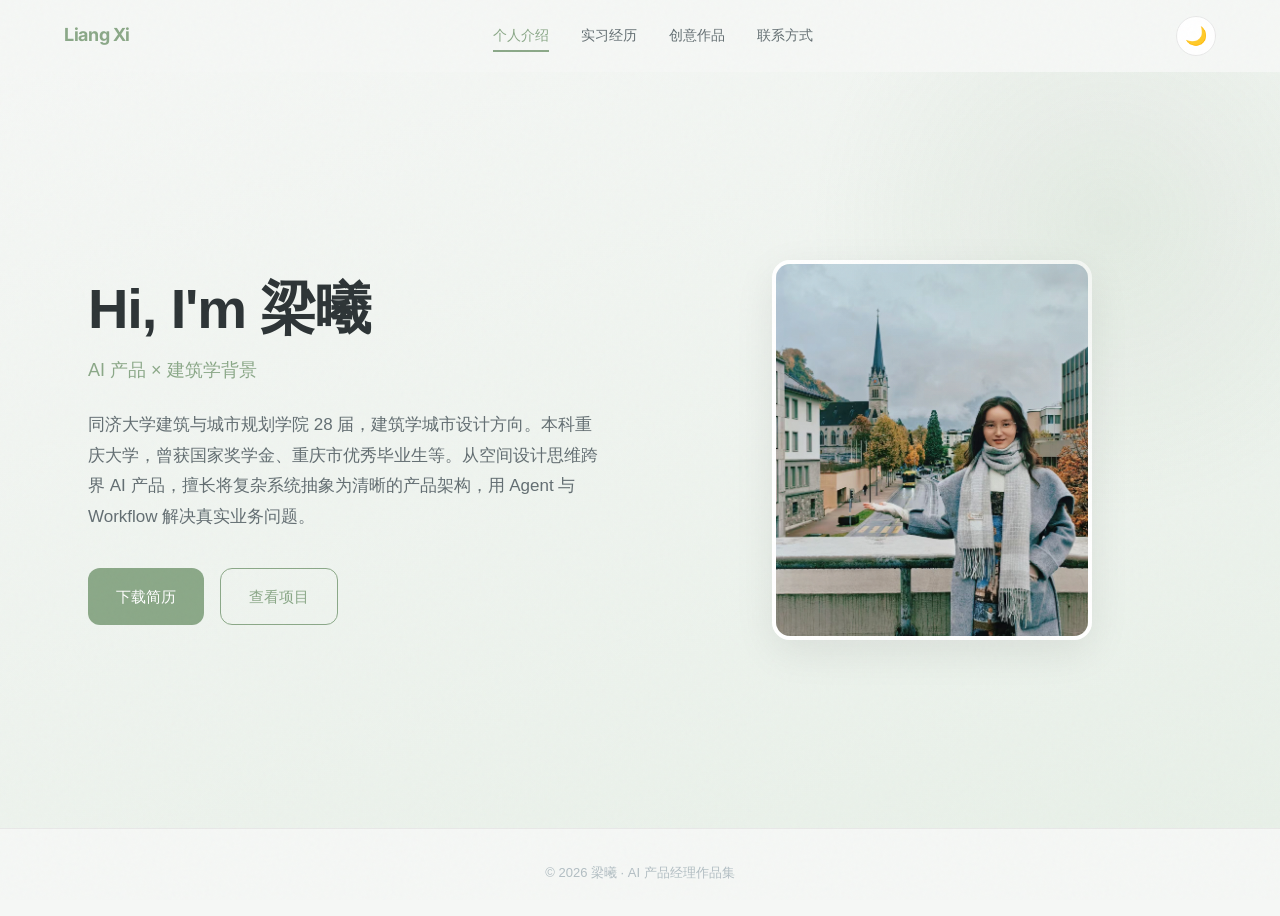
==== index.html @ 98427b2e "发布 AI 产品经理作品集静态站点" ====
<!DOCTYPE html>
<html lang="zh-CN">
<head>
  <meta charset="UTF-8">
  <meta name="viewport" content="width=device-width, initial-scale=1.0">
  <title>梁曦 · AI 产品经理作品集</title>
  <meta name="description" content="梁曦 — 同济大学建筑学背景，AI 产品经理。擅长 Multi-Agent、RAG 知识库、Workflow 编排与数据驱动产品落地。">
  <meta name="keywords" content="AI产品经理,梁曦,作品集,Multi-Agent,RAG,Prompt Engineering">
  <meta property="og:title" content="梁曦 · AI 产品经理作品集">
  <meta property="og:description" content="从空间设计思维跨界 AI 产品，用 Agent 与 Workflow 解决真实业务问题。">
  <meta property="og:type" content="website">
  <meta property="og:image" content="assets/profile.jpg">
  <link rel="preconnect" href="https://fonts.googleapis.com">
  <link rel="preconnect" href="https://fonts.gstatic.com" crossorigin>
  <link href="https://fonts.googleapis.com/css2?family=Inter:wght@400;600;700&display=swap" rel="stylesheet">
  <link rel="stylesheet" href="css/style.css">
  <script type="application/ld+json">
  {
    "@context": "https://schema.org",
    "@type": "Person",
    "name": "梁曦",
    "jobTitle": "AI 产品经理",
    "email": "1469873177@qq.com",
    "telephone": "+86-18081456826",
    "address": { "@type": "PostalAddress", "addressLocality": "上海", "addressRegion": "杨浦区" },
    "alumniOf": { "@type": "CollegeOrUniversity", "name": "同济大学" },
    "knowsAbout": ["AI Product Management", "Multi-Agent", "RAG", "Prompt Engineering", "Workflow"]
  }
  </script>
</head>
<body>

  <!-- 导航栏 -->
  <nav class="nav">
    <div class="nav__inner">
      <a href="#hero" class="nav__logo" data-nav="hero">Liang Xi</a>
      <div class="nav__links">
        <a href="#hero" class="nav__link" data-nav="hero">个人介绍</a>
        <a href="#experience" class="nav__link" data-nav="experience">实习经历</a>
        <a href="#midcircle" class="nav__link" data-nav="midcircle">创意作品</a>
        <a href="#contact" class="nav__link" data-nav="contact">联系方式</a>
      </div>
      <div class="nav__actions">
        <button class="theme-toggle" aria-label="切换暗色模式">🌙</button>
        <button class="nav__burger" aria-label="菜单">
          <span></span><span></span><span></span>
        </button>
      </div>
    </div>
  </nav>

  <main class="page-view">

  <!-- Section 1: Hero -->
  <section id="hero" class="page-panel active hero">
    <div class="container">
      <div class="hero__grid">
        <div class="hero__content">
          <h1 class="hero__title animate-in">Hi, I'm 梁曦</h1>
          <p class="hero__subtitle animate-in">AI 产品 × 建筑学背景</p>
          <p class="hero__bio animate-in">
            同济大学建筑与城市规划学院 28 届，建筑学城市设计方向。本科重庆大学，曾获国家奖学金、重庆市优秀毕业生等。从空间设计思维跨界 AI 产品，擅长将复杂系统抽象为清晰的产品架构，用 Agent 与 Workflow 解决真实业务问题。
          </p>
          <div class="hero__cta animate-in">
            <a href="resume.pdf" class="btn btn--primary" download>下载简历</a>
            <a href="#experience" class="btn btn--secondary" data-nav="experience">查看项目</a>
          </div>
        </div>
        <div class="hero__visual">
          <div class="hero__avatar-wrap">
            <img src="assets/profile.jpg" alt="梁曦个人照片" class="hero__avatar" width="320" height="380" loading="eager">
            <div class="hero__avatar-deco"></div>
          </div>
        </div>
      </div>
    </div>
  </section>

  <!-- Section 2: 实习经历 -->
  <section id="experience" class="page-panel section">
    <div class="container">
      <div class="reveal">
        <p class="section__label">Experience</p>
        <h2 class="section__title">实习经历</h2>
        <p class="section__desc">两段 AI 产品实习，积累 Agent 落地与数据产品全链路经验。</p>
      </div>
      <div class="experience__grid reveal-stagger">

        <!-- 美团 -->
        <a href="project-meituan.html" class="exp-card">
          <div class="exp-card__header">
            <div>
              <h3 class="exp-card__company">美团</h3>
              <p class="exp-card__role">产品（AI）实习生</p>
            </div>
            <span class="exp-card__date">2026.04 – 2026.07</span>
          </div>
          <ul class="exp-card__list">
            <li>在指导下单独负责需求承接，产品设计、完成评审、移交与上线，主要负责 B 端、S 端</li>
            <li>参与 PDC 流程建设和审核工具优化，建设 PDC【AI 友好】平台与自助查询助手、商家入驻助手</li>
            <li>跨部门与治理产品、CRM 产品、后端、测试等协作推进</li>
          </ul>
          <div class="exp-card__footer">
            <div class="exp-card__tags">
              <span class="badge">Multi-Agent</span>
              <span class="badge">RAG</span>
              <span class="badge">B端产品</span>
            </div>
            <span class="exp-card__cta">点击查看详情 <span class="exp-card__arrow">→</span></span>
          </div>
        </a>

        <!-- 脉策科技 -->
        <a href="project-maice.html" class="exp-card">
          <div class="exp-card__header">
            <div>
              <h3 class="exp-card__company">脉策科技</h3>
              <p class="exp-card__role">AI 数据产品实习生</p>
            </div>
            <span class="exp-card__date">2026.01 – 2026.04</span>
          </div>
          <ul class="exp-card__list">
            <li>使用 MySQL 进行数据统计分析；Figma、PS 完成界面 UI 设计；剪辑工具完成演示视频</li>
            <li>基于 Cursor / Claude 进行数据爬取、清洗与页面搭建（如工单数据系统）</li>
            <li>使用 DATALAS 平台跟踪核心场景数据，搭建大屏看板；参与 AI 智能体搭建与 Prompt 调试</li>
          </ul>
          <div class="exp-card__footer">
            <div class="exp-card__tags">
              <span class="badge">智能体</span>
              <span class="badge">BI 看板</span>
              <span class="badge">G端政务</span>
            </div>
            <span class="exp-card__cta">点击查看详情 <span class="exp-card__arrow">→</span></span>
          </div>
        </a>

      </div>
    </div>
  </section>

  <!-- Section 4: Midcircle 创意作品 -->
  <section id="midcircle" class="page-panel section">
    <div class="container">
      <div class="midcircle__header reveal">
        <div>
          <p class="section__label">Creative Work</p>
          <h2 class="section__title">Midcircle 医疗社区</h2>
          <p class="section__desc" style="margin-bottom:0">
            症状讨论 + 医疗信息辅助决策社区。链接普通用户、医学生与执业医生，AI 辅助提升效率。
          </p>
        </div>
        <div class="midcircle__aside">
          <div class="midcircle__links">
            <a href="https://www.medcircle-ai.top" target="_blank" rel="noopener" class="btn btn--primary btn--sm">访问网站</a>
            <a href="https://medcircle-ai.vercel.app" target="_blank" rel="noopener" class="btn btn--secondary btn--sm">Vercel 部署</a>
          </div>
          <p class="midcircle__note">数据库迁移，原数据暂未转移因此内部帖子仅为演示</p>
        </div>
      </div>

      <!-- 功能模块 -->
      <div class="feature-grid reveal-stagger">
        <div class="feature-card">
          <p class="feature-card__num">01</p>
          <h3 class="feature-card__title">寻医问道</h3>
          <p class="feature-card__desc">核心发帖交流区，引导式半结构化发帖，AI 症状信息结构化提取、就医风险分级、科室推荐。回帖按可信度权重排序（医生 1.0 &gt; 高年级医学生 0.7 &gt; 低年级 0.4 &gt; 普通用户 0.2）。</p>
        </div>
        <div class="feature-card">
          <p class="feature-card__num">02</p>
          <h3 class="feature-card__title">健康真相</h3>
          <p class="feature-card__desc">高价值医疗科普内容沉淀区，权威核验与溯源，帮助用户获取可信赖的健康知识（二期规划）。</p>
        </div>
        <div class="feature-card">
          <p class="feature-card__num">03</p>
          <h3 class="feature-card__title">专业区（Pro）</h3>
          <p class="feature-card__desc">仅对认证医生/医学生开放，分话题圈子运营（执业医考题、病例探讨、临床指南），支持同行内匿名。</p>
        </div>
        <div class="feature-card">
          <p class="feature-card__num">04</p>
          <h3 class="feature-card__title">我的</h3>
          <p class="feature-card__desc">个人账号与信息统一管理，身份切换与内容管理，二期规划"我的健康档案"。</p>
        </div>
      </div>

      <!-- 页面演示 -->
      <div class="page-demo reveal">
        <h3 class="page-demo__title">页面演示</h3>
        <div class="page-demo__card">
          <div class="screenshot-carousel" data-carousel>
        <button class="screenshot-carousel__btn screenshot-carousel__btn--prev" type="button" aria-label="上一组">‹</button>

        <div class="screenshot-carousel__viewport">
          <div class="screenshot-carousel__track">
            <div class="screenshot-carousel__slide">
              <div class="screenshot-item">
                <img src="assets/midcircle/01-launch.jpg" alt="启动页" loading="lazy">
                <p class="screenshot-item__label">启动页</p>
              </div>
              <div class="screenshot-item">
                <img src="assets/midcircle/02-login.jpg" alt="登录" loading="lazy">
                <p class="screenshot-item__label">登录</p>
              </div>
              <div class="screenshot-item">
                <img src="assets/midcircle/03-identity.jpg" alt="选择身份" loading="lazy">
                <p class="screenshot-item__label">选择身份</p>
              </div>
              <div class="screenshot-item">
                <img src="assets/midcircle/04-community.jpg" alt="寻医问道" loading="lazy">
                <p class="screenshot-item__label">寻医问道</p>
              </div>
            </div>
            <div class="screenshot-carousel__slide">
              <div class="screenshot-item">
                <img src="assets/midcircle/05-create-post.jpg" alt="发布问诊帖" loading="lazy">
                <p class="screenshot-item__label">发布问诊帖</p>
              </div>
              <div class="screenshot-item">
                <img src="assets/midcircle/06-post-detail.jpg" alt="帖子详情" loading="lazy">
                <p class="screenshot-item__label">帖子详情</p>
              </div>
              <div class="screenshot-item">
                <img src="assets/midcircle/07-ai-summary.jpg" alt="AI 汇总" loading="lazy">
                <p class="screenshot-item__label">AI 汇总</p>
              </div>
              <div class="screenshot-item">
                <img src="assets/midcircle/08-health-truth.jpg" alt="健康真相" loading="lazy">
                <p class="screenshot-item__label">健康真相</p>
              </div>
            </div>
            <div class="screenshot-carousel__slide">
              <div class="screenshot-item">
                <img src="assets/midcircle/09-pro-zone.jpg" alt="专业区 Pro" loading="lazy">
                <p class="screenshot-item__label">专业区 Pro</p>
              </div>
              <div class="screenshot-item">
                <img src="assets/midcircle/10-profile.jpg" alt="我的" loading="lazy">
                <p class="screenshot-item__label">我的</p>
              </div>
              <div class="screenshot-item">
                <img src="assets/midcircle/11-my-posts.jpg" alt="我的帖子" loading="lazy">
                <p class="screenshot-item__label">我的帖子</p>
              </div>
              <div class="screenshot-item">
                <img src="assets/midcircle/12-article.jpg" alt="文章详情" loading="lazy">
                <p class="screenshot-item__label">文章详情</p>
              </div>
            </div>
          </div>
        </div>

        <button class="screenshot-carousel__btn screenshot-carousel__btn--next" type="button" aria-label="下一组">›</button>

        <div class="screenshot-carousel__dots" role="tablist" aria-label="截图分页">
          <button class="screenshot-carousel__dot active" type="button" data-slide="0" aria-label="第 1 组" aria-selected="true"></button>
          <button class="screenshot-carousel__dot" type="button" data-slide="1" aria-label="第 2 组" aria-selected="false"></button>
          <button class="screenshot-carousel__dot" type="button" data-slide="2" aria-label="第 3 组" aria-selected="false"></button>
        </div>
        </div>
        </div>
      </div>

      <!-- 技术架构 -->
      <div class="tech-stack reveal">
        <div class="tech-stack__item"><span class="tech-stack__dot"></span>GitHub + Vercel 前端部署</div>
        <div class="tech-stack__item"><span class="tech-stack__dot"></span>Render · NestJS API</div>
        <div class="tech-stack__item"><span class="tech-stack__dot"></span>PostgreSQL 数据库</div>
        <div class="tech-stack__item"><span class="tech-stack__dot"></span>蚂蚁百灵 AI</div>
        <div class="tech-stack__item"><span class="tech-stack__dot"></span>个人独立作品 · 初版已上线</div>
      </div>
    </div>
  </section>

  <!-- Section 5: 联系方式 -->
  <section id="contact" class="page-panel section contact">
    <div class="container reveal">
      <div class="contact__card">
        <h2 class="contact__title">联系我</h2>
        <p class="contact__subtitle">正在寻找 AI 产品实习机会，欢迎联系交流。</p>
        <div class="contact__info">
          <div class="contact__item">
            <span class="contact__item-label">邮箱</span>
            <span class="contact__item-value"><a href="mailto:1469873177@qq.com">1469873177@qq.com</a></span>
          </div>
          <div class="contact__item">
            <span class="contact__item-label">电话</span>
            <span class="contact__item-value"><a href="tel:18081456826">18081456826</a></span>
          </div>
          <div class="contact__item">
            <span class="contact__item-label">位置</span>
            <span class="contact__item-value">上海 · 杨浦区</span>
          </div>
          <div class="contact__item">
            <span class="contact__item-label">基本信息</span>
            <span class="contact__item-value">2002.12.21 · 女 · 23 岁</span>
          </div>
        </div>
        <a href="resume.pdf" class="btn btn--primary" download>下载完整简历</a>
      </div>
    </div>
  </section>

  </main>

  <footer class="footer">
    <div class="container">
      <p>© 2026 梁曦 · AI 产品经理作品集</p>
    </div>
  </footer>

  <!-- Lightbox -->
  <div class="lightbox" role="dialog" aria-label="图片预览">
    <button class="lightbox__close" aria-label="关闭">×</button>
    <img src="" alt="">
  </div>

  <script src="js/main.js"></script>
</body>
</html>
---- css/style.css ----
/* ============================================
   梁曦 · AI 产品经理作品集 — 莫兰迪色系
   ============================================ */

:root {
  --bg-primary: #F5F7F5;
  --bg-card: #FFFFFF;
  --color-primary: #8BA888;
  --color-primary-dark: #6F8F6C;
  --color-secondary: #A8C4D9;
  --color-accent: #D4A574;
  --text-primary: #2D3436;
  --text-secondary: #636E72;
  --text-muted: #B2BEC3;
  --border: #E8E8E8;
  --shadow: 0 4px 24px rgba(0, 0, 0, 0.04);
  --shadow-hover: 0 12px 40px rgba(0, 0, 0, 0.08);
  --radius-card: 18px;
  --radius-btn: 12px;
  --radius-pill: 20px;
  --max-width: 1200px;
  --section-gap: 120px;
  --nav-height: 72px;
  --font-cn: "PingFang SC", "Noto Sans SC", "Microsoft YaHei", sans-serif;
  --font-en: "Inter", "SF Pro Display", -apple-system, BlinkMacSystemFont, sans-serif;
  --transition: 0.3s cubic-bezier(0.4, 0, 0.2, 1);
}

[data-theme="dark"] {
  --bg-primary: #1a1f1a;
  --bg-card: #242b24;
  --color-primary: #7a9a77;
  --color-primary-dark: #8ba888;
  --color-secondary: #7a9ab0;
  --color-accent: #b89060;
  --text-primary: #e8ece8;
  --text-secondary: #a8b0a8;
  --text-muted: #6a726a;
  --border: #333a33;
  --shadow: 0 4px 24px rgba(0, 0, 0, 0.2);
  --shadow-hover: 0 12px 40px rgba(0, 0, 0, 0.35);
}

*, *::before, *::after { box-sizing: border-box; margin: 0; padding: 0; }

html {
  scroll-behavior: auto;
}

body {
  font-family: var(--font-cn);
  font-size: 16px;
  line-height: 1.8;
  color: var(--text-primary);
  background: var(--bg-primary);
  overflow-x: hidden;
  -webkit-font-smoothing: antialiased;
  min-height: 100vh;
  display: flex;
  flex-direction: column;
}

/* Grain texture overlay */
body::before {
  content: "";
  position: fixed;
  inset: 0;
  pointer-events: none;
  z-index: 9999;
  opacity: 0.025;
  background-image: url("data:image/svg+xml,%3Csvg viewBox='0 0 256 256' xmlns='http://www.w3.org/2000/svg'%3E%3Cfilter id='n'%3E%3CfeTurbulence type='fractalNoise' baseFrequency='0.85' numOctaves='4' stitchTiles='stitch'/%3E%3C/filter%3E%3Crect width='100%25' height='100%25' filter='url(%23n)'/%3E%3C/svg%3E");
}

img { max-width: 100%; display: block; }
a { color: inherit; text-decoration: none; }
ul { list-style: none; }

.container {
  max-width: var(--max-width);
  margin: 0 auto;
  padding: 0 24px;
}

/* ---- Page panel switching ---- */
.page-view {
  flex: 1;
  padding-top: var(--nav-height);
}

.page-panel {
  display: none !important;
}

.page-panel.active {
  display: block !important;
  animation: panelIn 0.45s ease-out;
}

.page-panel.hero.active {
  display: flex !important;
  align-items: center;
  min-height: calc(100vh - var(--nav-height) - 72px);
}

.page-panel.active#contact {
  display: flex !important;
  flex-direction: column;
  justify-content: center;
  min-height: calc(100vh - var(--nav-height) - 72px);
}

@keyframes panelIn {
  from {
    opacity: 0;
    transform: translateY(16px);
  }
  to {
    opacity: 1;
    transform: translateY(0);
  }
}

/* ---- Navigation ---- */
.nav {
  position: fixed;
  top: 0;
  left: 0;
  right: 0;
  height: var(--nav-height);
  z-index: 1000;
  background: rgba(245, 247, 245, 0.85);
  backdrop-filter: blur(12px);
  -webkit-backdrop-filter: blur(12px);
  border-bottom: 1px solid transparent;
  transition: box-shadow var(--transition), border-color var(--transition);
}

[data-theme="dark"] .nav {
  background: rgba(26, 31, 26, 0.85);
}

.nav.scrolled {
  box-shadow: 0 2px 20px rgba(0, 0, 0, 0.06);
  border-bottom-color: var(--border);
}

.nav__inner {
  max-width: var(--max-width);
  margin: 0 auto;
  padding: 0 24px;
  height: 100%;
  display: flex;
  align-items: center;
  justify-content: space-between;
}

.nav__logo {
  font-family: var(--font-en);
  font-weight: 700;
  font-size: 18px;
  letter-spacing: -0.02em;
  color: var(--color-primary);
}

.nav__links {
  display: flex;
  gap: 32px;
  align-items: center;
}

.nav__link {
  font-size: 14px;
  font-weight: 500;
  color: var(--text-secondary);
  position: relative;
  transition: color var(--transition);
}

.nav__link::after {
  content: "";
  position: absolute;
  bottom: -4px;
  left: 0;
  width: 0;
  height: 2px;
  background: var(--color-primary);
  transition: width var(--transition);
}

.nav__link:hover,
.nav__link.active {
  color: var(--color-primary);
}

.nav__link:hover::after,
.nav__link.active::after {
  width: 100%;
}

.nav__actions {
  display: flex;
  align-items: center;
  gap: 12px;
}

.theme-toggle {
  width: 40px;
  height: 40px;
  border-radius: 50%;
  border: 1px solid var(--border);
  background: var(--bg-card);
  cursor: pointer;
  display: flex;
  align-items: center;
  justify-content: center;
  font-size: 18px;
  transition: background var(--transition);
}

.theme-toggle:hover { background: var(--bg-primary); }

.nav__burger {
  display: none;
  flex-direction: column;
  gap: 5px;
  background: none;
  border: none;
  cursor: pointer;
  padding: 8px;
}

.nav__burger span {
  display: block;
  width: 22px;
  height: 2px;
  background: var(--text-primary);
  transition: var(--transition);
}

/* ---- Buttons ---- */
.btn {
  display: inline-flex;
  align-items: center;
  justify-content: center;
  gap: 8px;
  padding: 14px 28px;
  border-radius: var(--radius-btn);
  font-size: 15px;
  font-weight: 500;
  border: none;
  cursor: pointer;
  position: relative;
  overflow: hidden;
  transition: background var(--transition), color var(--transition), transform var(--transition), box-shadow var(--transition);
}

.btn--primary {
  background: var(--color-primary);
  color: #fff;
}

.btn--primary:hover {
  background: var(--color-primary-dark);
  transform: translateY(-2px);
  box-shadow: 0 8px 24px rgba(139, 168, 136, 0.3);
}

.btn--secondary {
  background: transparent;
  color: var(--color-primary);
  border: 1px solid var(--color-primary);
}

.btn--secondary:hover {
  background: var(--color-primary);
  color: #fff;
}

.btn--sm {
  padding: 10px 20px;
  font-size: 14px;
}

/* Ripple */
.btn .ripple {
  position: absolute;
  border-radius: 50%;
  background: rgba(255, 255, 255, 0.4);
  transform: scale(0);
  animation: ripple 0.6s ease-out;
  pointer-events: none;
}

@keyframes ripple {
  to { transform: scale(4); opacity: 0; }
}

/* ---- Section common ---- */
.section {
  padding: var(--section-gap) 0;
}

.section__label {
  font-family: var(--font-en);
  font-size: 13px;
  font-weight: 600;
  letter-spacing: 0.08em;
  text-transform: uppercase;
  color: var(--color-primary);
  margin-bottom: 12px;
}

.section__title {
  font-size: clamp(28px, 4vw, 36px);
  font-weight: 600;
  line-height: 1.3;
  letter-spacing: -0.02em;
  margin-bottom: 16px;
}

.section__desc {
  font-size: 17px;
  color: var(--text-secondary);
  max-width: 640px;
  margin-bottom: 48px;
}

/* ---- Hero ---- */
.hero {
  background: linear-gradient(160deg, #F5F7F5 0%, #E8F0E8 100%);
  position: relative;
  overflow: hidden;
}

[data-theme="dark"] .hero {
  background: linear-gradient(160deg, #1a1f1a 0%, #1e261e 100%);
}

.hero::after {
  content: "";
  position: absolute;
  top: -20%;
  right: -10%;
  width: 600px;
  height: 600px;
  border-radius: 50%;
  background: radial-gradient(circle, rgba(139, 168, 136, 0.12) 0%, transparent 70%);
  pointer-events: none;
}

.hero__grid {
  display: grid;
  grid-template-columns: 1fr 1fr;
  gap: 64px;
  align-items: center;
}

.hero__title {
  font-size: clamp(40px, 5vw, 56px);
  font-weight: 700;
  line-height: 1.2;
  letter-spacing: -0.02em;
  margin-bottom: 12px;
}

.hero__subtitle {
  font-size: 18px;
  color: var(--color-primary);
  font-weight: 500;
  margin-bottom: 24px;
}

.hero__bio {
  font-size: 17px;
  color: var(--text-secondary);
  margin-bottom: 36px;
  max-width: 520px;
}

.hero__cta {
  display: flex;
  gap: 16px;
  flex-wrap: wrap;
}

.hero__visual {
  display: flex;
  justify-content: center;
  align-items: center;
  position: relative;
}

.hero__avatar-wrap {
  position: relative;
}

.hero__avatar {
  width: 320px;
  height: 380px;
  object-fit: cover;
  border-radius: var(--radius-card);
  box-shadow: var(--shadow-hover);
  border: 4px solid #fff;
}

[data-theme="dark"] .hero__avatar {
  border-color: var(--bg-card);
}

.hero__avatar-deco {
  position: absolute;
  bottom: -16px;
  right: -16px;
  width: 120px;
  height: 120px;
  background: var(--color-secondary);
  opacity: 0.2;
  border-radius: var(--radius-card);
  z-index: -1;
}

/* Agent network SVG */
.agent-network {
  width: 100%;
  max-width: 400px;
  height: auto;
}

/* Hero entrance animation */
.hero .animate-in {
  opacity: 0;
  transform: translateY(30px);
  animation: fadeUp 0.7s ease-out forwards;
}

.hero .animate-in:nth-child(2) { animation-delay: 0.2s; }
.hero .animate-in:nth-child(3) { animation-delay: 0.4s; }
.hero .animate-in:nth-child(4) { animation-delay: 0.6s; }

@keyframes fadeUp {
  to { opacity: 1; transform: translateY(0); }
}

/* ---- Experience cards ---- */
.experience__grid {
  display: grid;
  grid-template-columns: repeat(2, 1fr);
  gap: 32px;
}

.exp-card {
  background: var(--bg-card);
  border-radius: var(--radius-card);
  padding: 40px;
  box-shadow: var(--shadow);
  border: 1px solid var(--border);
  transition: transform var(--transition), box-shadow var(--transition);
  cursor: pointer;
  display: flex;
  flex-direction: column;
  gap: 20px;
}

.exp-card:hover {
  transform: translateY(-4px);
  box-shadow: var(--shadow-hover);
}

.exp-card__header {
  display: flex;
  justify-content: space-between;
  align-items: flex-start;
  gap: 16px;
}

.exp-card__company {
  font-size: 24px;
  font-weight: 600;
  margin-bottom: 4px;
}

.exp-card__role {
  font-size: 15px;
  color: var(--color-primary);
  font-weight: 500;
}

.exp-card__date {
  font-size: 13px;
  color: var(--text-muted);
  white-space: nowrap;
  padding: 6px 14px;
  background: rgba(139, 168, 136, 0.08);
  border-radius: var(--radius-pill);
}

.exp-card__list {
  display: flex;
  flex-direction: column;
  gap: 12px;
}

.exp-card__list li {
  font-size: 15px;
  color: var(--text-secondary);
  padding-left: 20px;
  position: relative;
}

.exp-card__list li::before {
  content: "";
  position: absolute;
  left: 0;
  top: 11px;
  width: 6px;
  height: 6px;
  border-radius: 50%;
  background: var(--color-primary);
}

.exp-card__footer {
  display: flex;
  justify-content: space-between;
  align-items: center;
  margin-top: auto;
  padding-top: 16px;
  border-top: 1px solid var(--border);
}

.exp-card__tags {
  display: flex;
  flex-wrap: wrap;
  gap: 8px;
}

.exp-card__cta {
  display: inline-flex;
  align-items: center;
  gap: 6px;
  font-size: 14px;
  font-weight: 500;
  color: var(--color-primary);
  white-space: nowrap;
  transition: gap var(--transition);
}

.exp-card__arrow {
  font-size: 18px;
  transition: transform var(--transition);
}

.exp-card:hover .exp-card__cta {
  gap: 10px;
}

.exp-card:hover .exp-card__arrow {
  transform: translateX(4px);
}

.badge {
  padding: 4px 12px;
  border-radius: var(--radius-pill);
  font-size: 12px;
  font-weight: 500;
  background: rgba(168, 196, 217, 0.12);
  color: #6a8faa;
}

/* ---- Midcircle section ---- */
.midcircle__header {
  display: flex;
  justify-content: space-between;
  align-items: flex-end;
  flex-wrap: wrap;
  gap: 24px;
  margin-bottom: 48px;
}

.midcircle__aside {
  display: flex;
  flex-direction: column;
  align-items: flex-end;
  gap: 12px;
}

.midcircle__links {
  display: flex;
  gap: 12px;
}

.midcircle__note {
  font-size: 13px;
  color: var(--text-muted);
  line-height: 1.6;
  text-align: right;
  max-width: 320px;
}

.feature-grid {
  display: grid;
  grid-template-columns: repeat(2, 1fr);
  gap: 24px;
  margin-bottom: 48px;
}

.feature-card {
  background: var(--bg-card);
  border-radius: var(--radius-card);
  padding: 32px;
  box-shadow: var(--shadow);
  border: 1px solid var(--border);
  transition: transform var(--transition), box-shadow var(--transition);
}

.feature-card:hover {
  transform: translateY(-4px);
  box-shadow: var(--shadow-hover);
}

.feature-card__num {
  font-family: var(--font-en);
  font-size: 13px;
  font-weight: 600;
  color: var(--color-accent);
  margin-bottom: 8px;
}

.feature-card__title {
  font-size: 20px;
  font-weight: 600;
  margin-bottom: 12px;
}

.feature-card__desc {
  font-size: 15px;
  color: var(--text-secondary);
  line-height: 1.7;
}

/* Page demo section */
.page-demo {
  margin-bottom: 48px;
}

.page-demo__title {
  font-size: 22px;
  font-weight: 600;
  color: var(--text-primary);
  margin-bottom: 20px;
  display: flex;
  align-items: center;
  gap: 10px;
}

.page-demo__title::before {
  content: "";
  width: 4px;
  height: 20px;
  border-radius: 2px;
  background: var(--color-primary);
}

.page-demo__card {
  background: linear-gradient(145deg, #E8F0E8 0%, #DCE8DC 100%);
  border: 1px solid rgba(139, 168, 136, 0.25);
  border-radius: var(--radius-card);
  padding: 32px 28px 44px;
  box-shadow: var(--shadow);
}

[data-theme="dark"] .page-demo__card {
  background: linear-gradient(145deg, #242f24 0%, #1e281e 100%);
  border-color: rgba(139, 168, 136, 0.2);
}

/* Screenshot carousel */
.screenshot-carousel {
  position: relative;
  display: flex;
  align-items: center;
  gap: 16px;
  margin-bottom: 0;
  padding-bottom: 8px;
}

.screenshot-carousel__viewport {
  flex: 1;
  overflow: hidden;
  width: 100%;
}

.screenshot-carousel__track {
  display: flex;
  transition: transform 0.45s cubic-bezier(0.4, 0, 0.2, 1);
  will-change: transform;
}

.screenshot-carousel__slide {
  flex: 0 0 100%;
  width: 100%;
  min-width: 100%;
  display: grid;
  grid-template-columns: repeat(4, 1fr);
  gap: 20px;
  padding: 0 2px;
}

.screenshot-carousel__btn {
  flex-shrink: 0;
  width: 44px;
  height: 44px;
  border-radius: 50%;
  border: 1px solid var(--border);
  background: var(--bg-card);
  color: var(--color-primary);
  font-size: 28px;
  line-height: 1;
  cursor: pointer;
  display: flex;
  align-items: center;
  justify-content: center;
  box-shadow: var(--shadow);
  transition: background var(--transition), transform var(--transition), opacity var(--transition);
}

.screenshot-carousel__btn:hover:not(:disabled) {
  background: var(--color-primary);
  color: #fff;
  transform: scale(1.05);
}

.screenshot-carousel__btn:disabled {
  opacity: 0.35;
  cursor: not-allowed;
}

.screenshot-carousel__dots {
  position: absolute;
  bottom: -28px;
  left: 50%;
  transform: translateX(-50%);
  display: flex;
  gap: 10px;
}

.screenshot-carousel__dot {
  width: 8px;
  height: 8px;
  border-radius: 50%;
  border: none;
  background: var(--border);
  cursor: pointer;
  padding: 0;
  transition: background var(--transition), transform var(--transition);
}

.screenshot-carousel__dot.active {
  background: var(--color-primary);
  transform: scale(1.25);
}

.screenshot-item {
  border-radius: 16px;
  overflow: hidden;
  box-shadow: var(--shadow);
  background: var(--bg-card);
  border: 1px solid var(--border);
  transition: transform var(--transition), box-shadow var(--transition);
  cursor: zoom-in;
}

.screenshot-item:hover {
  transform: scale(1.03);
  box-shadow: var(--shadow-hover);
}

.screenshot-item img {
  width: 100%;
  aspect-ratio: 9/19.5;
  object-fit: cover;
  object-position: top;
}

.screenshot-item__label {
  padding: 10px 12px;
  font-size: 12px;
  font-weight: 500;
  color: var(--text-secondary);
  text-align: center;
  border-top: 1px solid var(--border);
}

.tech-stack {
  background: var(--bg-card);
  border-radius: var(--radius-card);
  padding: 32px 40px;
  box-shadow: var(--shadow);
  border: 1px solid var(--border);
  display: flex;
  flex-wrap: wrap;
  gap: 32px;
  align-items: center;
}

.tech-stack__item {
  display: flex;
  align-items: center;
  gap: 10px;
  font-size: 14px;
  color: var(--text-secondary);
}

.tech-stack__dot {
  width: 8px;
  height: 8px;
  border-radius: 50%;
  background: var(--color-primary);
}

/* ---- Contact ---- */
.contact {
  background: linear-gradient(180deg, var(--bg-primary) 0%, #E8F0E8 100%);
}

[data-theme="dark"] .contact {
  background: linear-gradient(180deg, var(--bg-primary) 0%, #1e261e 100%);
}

.contact__card {
  background: var(--bg-card);
  border-radius: var(--radius-card);
  padding: 56px;
  box-shadow: var(--shadow);
  border: 1px solid var(--border);
  text-align: center;
  max-width: 720px;
  margin: 0 auto;
}

.contact__title {
  font-size: 28px;
  font-weight: 600;
  margin-bottom: 12px;
}

.contact__subtitle {
  font-size: 17px;
  color: var(--text-secondary);
  margin-bottom: 40px;
}

.contact__info {
  display: flex;
  flex-wrap: wrap;
  justify-content: center;
  gap: 32px;
  margin-bottom: 32px;
}

.contact__item {
  display: flex;
  flex-direction: column;
  gap: 4px;
}

.contact__item-label {
  font-size: 13px;
  color: var(--text-muted);
  font-weight: 500;
}

.contact__item-value {
  font-size: 16px;
  color: var(--text-primary);
}

.contact__item-value a {
  color: var(--color-primary);
  position: relative;
}

.contact__item-value a::after {
  content: "";
  position: absolute;
  bottom: -2px;
  left: 0;
  width: 0;
  height: 1px;
  background: var(--color-primary);
  transition: width var(--transition);
}

.contact__item-value a:hover::after {
  width: 100%;
}

/* ---- Footer ---- */
.footer {
  padding: 32px 0;
  text-align: center;
  font-size: 13px;
  color: var(--text-muted);
  border-top: 1px solid var(--border);
  flex-shrink: 0;
}

/* ---- Scroll animations ---- */
.reveal {
  opacity: 0;
  transform: translateY(30px);
  transition: opacity 0.6s ease-out, transform 0.6s ease-out;
}

.reveal.visible {
  opacity: 1;
  transform: translateY(0);
}

.reveal-stagger > * {
  opacity: 0;
  transform: translateY(30px);
  transition: opacity 0.6s ease-out, transform 0.6s ease-out;
}

.reveal-stagger.visible > *:nth-child(1) { transition-delay: 0s; }
.reveal-stagger.visible > *:nth-child(2) { transition-delay: 0.1s; }
.reveal-stagger.visible > *:nth-child(3) { transition-delay: 0.2s; }
.reveal-stagger.visible > *:nth-child(4) { transition-delay: 0.3s; }

.reveal-stagger.visible > * {
  opacity: 1;
  transform: translateY(0);
}

/* ---- Stat highlight ---- */
.stat {
  font-family: var(--font-en);
  font-size: 1.4em;
  font-weight: 700;
  color: var(--color-primary);
}

/* ---- Lightbox ---- */
.lightbox {
  position: fixed;
  inset: 0;
  z-index: 2000;
  background: rgba(45, 52, 54, 0.85);
  backdrop-filter: blur(8px);
  display: flex;
  align-items: center;
  justify-content: center;
  opacity: 0;
  pointer-events: none;
  transition: opacity 0.3s;
}

.lightbox.active {
  opacity: 1;
  pointer-events: auto;
}

.lightbox img {
  max-width: 90vw;
  max-height: 90vh;
  border-radius: 12px;
  box-shadow: 0 20px 60px rgba(0, 0, 0, 0.3);
}

.lightbox__close {
  position: absolute;
  top: 24px;
  right: 24px;
  width: 48px;
  height: 48px;
  border-radius: 50%;
  border: none;
  background: rgba(255, 255, 255, 0.15);
  color: #fff;
  font-size: 24px;
  cursor: pointer;
}

/* ---- Project detail pages ---- */
.project-hero {
  padding: calc(var(--nav-height) + 60px) 0 60px;
  background: linear-gradient(160deg, #F5F7F5 0%, #E8F0E8 100%);
}

[data-theme="dark"] .project-hero {
  background: linear-gradient(160deg, #1a1f1a 0%, #1e261e 100%);
}

.project-hero__back {
  display: inline-flex;
  align-items: center;
  gap: 8px;
  font-size: 14px;
  color: var(--text-secondary);
  margin-bottom: 32px;
  transition: color var(--transition);
}

.project-hero__back:hover { color: var(--color-primary); }

.project-hero__title {
  font-size: clamp(32px, 4vw, 44px);
  font-weight: 700;
  margin-bottom: 8px;
}

.project-hero__meta {
  font-size: 16px;
  color: var(--color-primary);
  margin-bottom: 24px;
}

.project-hero__tags {
  display: flex;
  flex-wrap: wrap;
  gap: 10px;
}

.project-block {
  margin-bottom: 64px;
}

.project-block__title {
  font-size: 26px;
  font-weight: 600;
  margin-bottom: 8px;
  display: flex;
  align-items: center;
  gap: 12px;
}

.project-block__title span {
  font-family: var(--font-en);
  font-size: 14px;
  font-weight: 600;
  color: var(--color-accent);
  background: rgba(212, 165, 116, 0.12);
  padding: 4px 12px;
  border-radius: var(--radius-pill);
}

.project-block__section {
  margin-bottom: 24px;
}

.project-block__label {
  font-size: 13px;
  font-weight: 600;
  color: var(--color-primary);
  text-transform: uppercase;
  letter-spacing: 0.06em;
  margin-bottom: 8px;
}

.project-block__text {
  font-size: 16px;
  color: var(--text-secondary);
  line-height: 1.8;
}

.project-block__metrics {
  display: flex;
  flex-wrap: wrap;
  gap: 24px;
  margin-top: 24px;
}

.metric-card {
  background: var(--bg-card);
  border-radius: var(--radius-card);
  padding: 24px 32px;
  box-shadow: var(--shadow);
  border: 1px solid var(--border);
  min-width: 140px;
}

.metric-card__value {
  font-family: var(--font-en);
  font-size: 36px;
  font-weight: 700;
  color: var(--color-primary);
  line-height: 1.2;
}

.metric-card__label {
  font-size: 13px;
  color: var(--text-muted);
  margin-top: 4px;
}

/* Four-quadrant agent grid */
.agent-quadrant {
  display: grid;
  grid-template-columns: repeat(2, 1fr);
  gap: 20px;
  margin: 32px 0;
}

.agent-quadrant__item {
  background: var(--bg-card);
  border-radius: var(--radius-card);
  padding: 28px;
  box-shadow: var(--shadow);
  border: 1px solid var(--border);
  text-align: center;
  transition: transform var(--transition);
}

.agent-quadrant__item:hover {
  transform: translateY(-4px);
}

.agent-quadrant__icon {
  width: 48px;
  height: 48px;
  margin: 0 auto 16px;
  color: var(--color-primary);
}

.agent-quadrant__title {
  font-size: 17px;
  font-weight: 600;
  margin-bottom: 8px;
}

.agent-quadrant__desc {
  font-size: 14px;
  color: var(--text-secondary);
  line-height: 1.6;
}

/* Dashboard preview */
.dashboard-preview {
  border-radius: var(--radius-card);
  overflow: hidden;
  box-shadow: var(--shadow-hover);
  border: 1px solid var(--border);
  margin: 32px 0;
}

.dashboard-preview img {
  width: 100%;
}

.contribution-list {
  display: flex;
  flex-wrap: wrap;
  gap: 8px;
  margin-top: 16px;
}

.contribution-list .badge {
  background: rgba(139, 168, 136, 0.1);
  color: var(--color-primary);
}

.other-projects {
  background: var(--bg-card);
  border-radius: var(--radius-card);
  padding: 32px;
  border: 1px solid var(--border);
  margin-top: 48px;
}

.other-projects__title {
  font-size: 18px;
  font-weight: 600;
  margin-bottom: 16px;
}

.other-projects li {
  font-size: 15px;
  color: var(--text-secondary);
  padding: 10px 0;
  border-bottom: 1px solid var(--border);
  padding-left: 16px;
  position: relative;
}

.other-projects li::before {
  content: "→";
  position: absolute;
  left: 0;
  color: var(--color-primary);
}

.other-projects li:last-child { border-bottom: none; }

/* ---- Responsive ---- */
@media (max-width: 1199px) {
  .screenshot-carousel__slide {
    grid-template-columns: repeat(2, 1fr);
  }
}

@media (max-width: 991px) {
  :root { --section-gap: 80px; }

  .hero__grid {
    grid-template-columns: 1fr;
    gap: 48px;
    text-align: center;
  }

  .hero__bio { margin-left: auto; margin-right: auto; }
  .hero__cta { justify-content: center; }
  .hero__avatar { width: 260px; height: 320px; }

  .experience__grid { grid-template-columns: 1fr; }
  .feature-grid { grid-template-columns: 1fr; }
  .agent-quadrant { grid-template-columns: 1fr; }
}

@media (max-width: 767px) {
  :root { --section-gap: 64px; }

  .nav__links {
    position: fixed;
    top: var(--nav-height);
    left: 0;
    right: 0;
    background: rgba(245, 247, 245, 0.97);
    backdrop-filter: blur(12px);
    flex-direction: column;
    padding: 24px;
    gap: 20px;
    transform: translateY(-120%);
    opacity: 0;
    transition: transform 0.3s, opacity 0.3s;
    border-bottom: 1px solid var(--border);
  }

  [data-theme="dark"] .nav__links {
    background: rgba(26, 31, 26, 0.97);
  }

  .nav__links.open {
    transform: translateY(0);
    opacity: 1;
  }

  .nav__burger { display: flex; }

  .screenshot-carousel { gap: 8px; }
  .screenshot-carousel__btn { width: 36px; height: 36px; font-size: 22px; }
  .screenshot-carousel__slide { gap: 12px; }
  .page-demo__card { padding: 20px 12px 36px; }
  .page-demo__title { font-size: 20px; }
  .contact__card { padding: 36px 24px; }
  .exp-card { padding: 28px; }
  .midcircle__header { flex-direction: column; align-items: flex-start; }
  .midcircle__aside { align-items: flex-start; }
  .midcircle__note { text-align: left; max-width: none; }
}
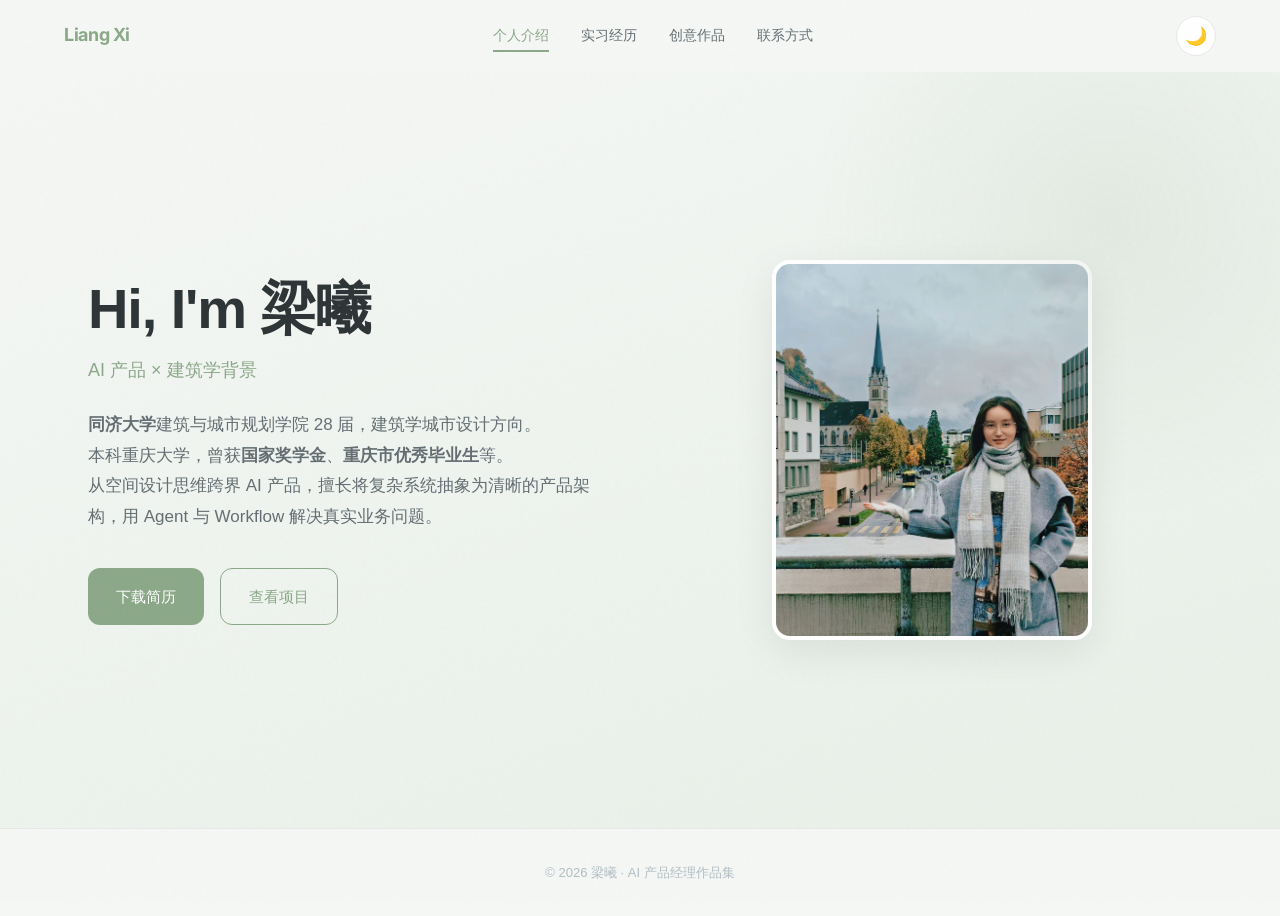
==== commit 9c632d05: "完善作品集内容与美团/创意作品版块布局 更新实习详情页三列排版、图片展示与商家入驻文案，并补充 Midcircle 产品介绍、首页个人介绍及展示资源。" ====
--- a/index.html
+++ b/index.html
@@ -59,7 +59,9 @@
           <h1 class="hero__title animate-in">Hi, I'm 梁曦</h1>
           <p class="hero__subtitle animate-in">AI 产品 × 建筑学背景</p>
           <p class="hero__bio animate-in">
-            同济大学建筑与城市规划学院 28 届，建筑学城市设计方向。本科重庆大学，曾获国家奖学金、重庆市优秀毕业生等。从空间设计思维跨界 AI 产品，擅长将复杂系统抽象为清晰的产品架构，用 Agent 与 Workflow 解决真实业务问题。
+            <strong>同济大学</strong>建筑与城市规划学院 28 届，建筑学城市设计方向。<br>
+            本科重庆大学，曾获<strong>国家奖学金</strong>、<strong>重庆市优秀毕业生</strong>等。<br>
+            从空间设计思维跨界 AI 产品，擅长将复杂系统抽象为清晰的产品架构，用 Agent 与 Workflow 解决真实业务问题。
           </p>
           <div class="hero__cta animate-in">
             <a href="resume.pdf" class="btn btn--primary" download>下载简历</a>
@@ -102,9 +104,13 @@
           </ul>
           <div class="exp-card__footer">
             <div class="exp-card__tags">
+              <span class="badge">生活服务</span>
+              <span class="badge">商家生态</span>
+              <span class="badge">B端/S端</span>
               <span class="badge">Multi-Agent</span>
               <span class="badge">RAG</span>
-              <span class="badge">B端产品</span>
+              <span class="badge">评测</span>
+              <span class="badge">AB实验</span>
             </div>
             <span class="exp-card__cta">点击查看详情 <span class="exp-card__arrow">→</span></span>
           </div>
@@ -144,10 +150,10 @@
       <div class="midcircle__header reveal">
         <div>
           <p class="section__label">Creative Work</p>
-          <h2 class="section__title">Midcircle 医疗社区</h2>
-          <p class="section__desc" style="margin-bottom:0">
-            症状讨论 + 医疗信息辅助决策社区。链接普通用户、医学生与执业医生，AI 辅助提升效率。
-          </p>
+          <div class="midcircle__title-block">
+            <h2 class="section__title">Midcircle 医疗社区</h2>
+            <p class="midcircle__tagline">症状讨论 + 医疗信息辅助决策社区。链接普通用户、医学生与执业医生，AI 辅助提升效率。</p>
+          </div>
         </div>
         <div class="midcircle__aside">
           <div class="midcircle__links">
@@ -158,7 +164,32 @@
         </div>
       </div>
 
+      <h3 class="midcircle__section-title reveal">【产品介绍】</h3>
+      <div class="midcircle__intro-layout reveal">
+        <div class="midcircle__intro">
+          <div class="midcircle__intro-block">
+            <h3 class="midcircle__intro-label">需求背景</h3>
+            <p class="midcircle__intro-text">日常生活中，用户存在大量轻量级健康疑问（如常见症状判断、基础护理建议、就医科室选择），但三甲医院医生时间稀缺，难以覆盖海量咨询需求；医学生群体具备基础医学知识且活跃度高，但缺乏实践与交流场景。</p>
+          </div>
+          <div class="midcircle__intro-block">
+            <h3 class="midcircle__intro-label">产品目标</h3>
+            <p class="midcircle__intro-text">链接普通用户、医学生与执业医生，打造专业且活跃的医疗信息交流平台，为用户提供科学的健康参考与就医导航。通过三类用户分层运营，以医学生支撑社区活跃度，医生把控专业度，AI 辅助提升效率，解决用户健康信息获取难、不精准的痛点。</p>
+          </div>
+          <div class="midcircle__intro-block">
+            <h3 class="midcircle__intro-label">竞品优势</h3>
+            <ol class="midcircle__intro-list">
+              <li>以医学生支撑社区活跃度，医生把控专业度，不同角色权重设置，AI 总结提升效率</li>
+              <li>根据地理距离智能推荐医院科室（建设中）</li>
+            </ol>
+          </div>
+        </div>
+        <div class="midcircle__banner">
+          <img src="启动页.png" alt="Midcircle 启动页" loading="lazy">
+        </div>
+      </div>
+
       <!-- 功能模块 -->
+      <h3 class="midcircle__section-title reveal">【功能模块】</h3>
       <div class="feature-grid reveal-stagger">
         <div class="feature-card">
           <p class="feature-card__num">01</p>
@@ -205,7 +236,7 @@
                 <p class="screenshot-item__label">选择身份</p>
               </div>
               <div class="screenshot-item">
-                <img src="assets/midcircle/04-community.jpg" alt="寻医问道" loading="lazy">
+                <img src="02fe6b6dd03c6137c53c101c5f5b198f.jpg" alt="寻医问道" loading="lazy">
                 <p class="screenshot-item__label">寻医问道</p>
               </div>
             </div>
--- a/css/style.css
+++ b/css/style.css
@@ -18,7 +18,7 @@
   --radius-card: 18px;
   --radius-btn: 12px;
   --radius-pill: 20px;
-  --max-width: 1200px;
+  --max-width: 1520px;
   --section-gap: 120px;
   --nav-height: 72px;
   --font-cn: "PingFang SC", "Noto Sans SC", "Microsoft YaHei", sans-serif;
@@ -76,7 +76,7 @@
 ul { list-style: none; }
 
 .container {
-  max-width: var(--max-width);
+  max-width: min(var(--max-width), calc(100vw - 80px));
   margin: 0 auto;
   padding: 0 24px;
 }
@@ -145,7 +145,7 @@
 }
 
 .nav__inner {
-  max-width: var(--max-width);
+  max-width: min(var(--max-width), calc(100vw - 80px));
   margin: 0 auto;
   padding: 0 24px;
   height: 100%;
@@ -300,6 +300,10 @@
   padding: var(--section-gap) 0;
 }
 
+.section--project {
+  padding-top: 48px;
+}
+
 .section__label {
   font-family: var(--font-en);
   font-size: 13px;
@@ -487,10 +491,10 @@
 
 .exp-card__date {
   font-size: 13px;
-  color: var(--text-muted);
+  color: #fff;
   white-space: nowrap;
   padding: 6px 14px;
-  background: rgba(139, 168, 136, 0.08);
+  background: var(--color-primary);
   border-radius: var(--radius-pill);
 }
 
@@ -573,7 +577,93 @@
   align-items: flex-end;
   flex-wrap: wrap;
   gap: 24px;
-  margin-bottom: 48px;
+  margin-bottom: 32px;
+}
+
+.midcircle__title-block {
+  display: flex;
+  flex-direction: column;
+  gap: 8px;
+}
+
+.midcircle__title-block .section__title {
+  margin-bottom: 0;
+}
+
+.midcircle__tagline {
+  font-size: 16px;
+  color: var(--text-secondary);
+  line-height: 1.6;
+  margin: 0;
+  white-space: nowrap;
+}
+
+.midcircle__section-title {
+  font-size: 22px;
+  font-weight: 600;
+  color: var(--text-primary);
+  margin: 0 0 20px;
+  display: flex;
+  align-items: center;
+  gap: 10px;
+}
+
+.midcircle__section-title:not(:first-of-type) {
+  margin-top: 8px;
+}
+
+.midcircle__section-title::before {
+  content: "";
+  width: 4px;
+  height: 20px;
+  border-radius: 2px;
+  background: var(--color-primary);
+}
+
+.midcircle__section-title + .midcircle__intro-layout,
+.midcircle__section-title + .feature-grid {
+  margin-top: 0;
+}
+
+.midcircle__intro-layout {
+  display: grid;
+  grid-template-columns: minmax(0, 1fr) minmax(280px, 36%);
+  gap: 32px;
+  align-items: start;
+  margin-bottom: 40px;
+}
+
+.midcircle__intro {
+  margin-bottom: 0;
+  display: grid;
+  gap: 20px;
+}
+
+.midcircle__intro-label {
+  font-size: 13px;
+  font-weight: 600;
+  color: var(--color-primary);
+  text-transform: uppercase;
+  letter-spacing: 0.06em;
+  margin-bottom: 8px;
+}
+
+.midcircle__intro-text {
+  font-size: 16px;
+  color: var(--text-secondary);
+  line-height: 1.8;
+}
+
+.midcircle__intro-list {
+  margin: 0;
+  padding-left: 20px;
+  font-size: 16px;
+  color: var(--text-secondary);
+  line-height: 1.8;
+}
+
+.midcircle__intro-list li + li {
+  margin-top: 8px;
 }
 
 .midcircle__aside {
@@ -581,6 +671,22 @@
   flex-direction: column;
   align-items: flex-end;
   gap: 12px;
+}
+
+.midcircle__banner {
+  margin-bottom: 0;
+  border-radius: var(--radius-card);
+  overflow: hidden;
+  border: 1px solid var(--border);
+  box-shadow: var(--shadow);
+  position: sticky;
+  top: calc(var(--nav-height) + 24px);
+}
+
+.midcircle__banner img {
+  display: block;
+  width: 100%;
+  height: auto;
 }
 
 .midcircle__links {
@@ -598,15 +704,15 @@
 
 .feature-grid {
   display: grid;
-  grid-template-columns: repeat(2, 1fr);
-  gap: 24px;
+  grid-template-columns: repeat(4, minmax(0, 1fr));
+  gap: 16px;
   margin-bottom: 48px;
 }
 
 .feature-card {
   background: var(--bg-card);
   border-radius: var(--radius-card);
-  padding: 32px;
+  padding: 20px 16px;
   box-shadow: var(--shadow);
   border: 1px solid var(--border);
   transition: transform var(--transition), box-shadow var(--transition);
@@ -619,22 +725,22 @@
 
 .feature-card__num {
   font-family: var(--font-en);
-  font-size: 13px;
+  font-size: 12px;
   font-weight: 600;
   color: var(--color-accent);
+  margin-bottom: 6px;
+}
+
+.feature-card__title {
+  font-size: 16px;
+  font-weight: 600;
   margin-bottom: 8px;
 }
 
-.feature-card__title {
-  font-size: 20px;
-  font-weight: 600;
-  margin-bottom: 12px;
-}
-
 .feature-card__desc {
-  font-size: 15px;
+  font-size: 13px;
   color: var(--text-secondary);
-  line-height: 1.7;
+  line-height: 1.65;
 }
 
 /* Page demo section */
@@ -1044,6 +1150,298 @@
   border-radius: var(--radius-pill);
 }
 
+.project-block__layout {
+  display: grid;
+  grid-template-columns: 1fr;
+  gap: 0;
+  --project-tab-col: 136px;
+  --project-tab-gap: 28px;
+}
+
+.project-detail .project-block__title {
+  min-height: 0;
+  margin-bottom: 16px;
+}
+
+.project-detail__split {
+  display: grid;
+  grid-template-columns: 7fr 3fr;
+  gap: 40px;
+  align-items: start;
+}
+
+.project-panel__body {
+  min-width: 0;
+}
+
+.project-block__content {
+  min-width: 0;
+}
+
+/* Project detail tabs */
+.project-detail {
+  position: relative;
+}
+
+.project-detail__body {
+  display: grid;
+  grid-template-columns: 136px minmax(0, 1fr);
+  gap: 28px;
+  min-width: 0;
+  align-items: start;
+}
+
+.project-tabs {
+  display: flex;
+  flex-direction: column;
+  gap: 8px;
+  width: 100%;
+  margin-bottom: 0;
+  position: sticky;
+  top: calc(var(--nav-height) + 24px);
+  flex-shrink: 0;
+}
+
+.project-tabs__btn {
+  padding: 10px 12px;
+  border: 1px solid var(--border);
+  border-radius: var(--radius-btn);
+  background: var(--bg-card);
+  color: var(--text-secondary);
+  font-size: 12px;
+  font-weight: 500;
+  line-height: 1.45;
+  text-align: left;
+  cursor: pointer;
+  box-shadow: var(--shadow);
+  transition: background var(--transition), color var(--transition), border-color var(--transition), box-shadow var(--transition);
+}
+
+.project-tabs__btn:hover {
+  color: var(--color-primary);
+  border-color: rgba(139, 168, 136, 0.4);
+}
+
+.project-tabs__btn.active {
+  background: rgba(139, 168, 136, 0.12);
+  color: var(--color-primary);
+  border-color: var(--color-primary);
+  box-shadow: var(--shadow);
+}
+
+.project-tabs__panels {
+  min-width: 0;
+}
+
+.project-tabs__panel {
+  display: none;
+  animation: panelIn 0.35s ease-out;
+}
+
+.project-tabs__panel.active {
+  display: block;
+}
+
+.other-projects__list {
+  list-style: none;
+  margin-top: 8px;
+}
+
+.other-projects__list li {
+  font-size: 16px;
+  color: var(--text-secondary);
+  padding: 14px 0;
+  border-bottom: 1px solid var(--border);
+  padding-left: 16px;
+  position: relative;
+  line-height: 1.7;
+}
+
+.other-projects__list li::before {
+  content: "→";
+  position: absolute;
+  left: 0;
+  color: var(--color-primary);
+}
+
+.other-projects__list li:last-child {
+  border-bottom: none;
+}
+
+.project-gallery.is-hidden {
+  display: none;
+}
+
+.project-showcase {
+  grid-column: 1 / -1;
+  margin-top: 48px;
+  margin-left: calc(var(--project-tab-col) + var(--project-tab-gap));
+  width: calc(100% - var(--project-tab-col) - var(--project-tab-gap));
+}
+
+.project-showcase.is-hidden {
+  display: none;
+}
+
+.project-showcase__grid {
+  display: grid;
+  grid-template-columns: repeat(2, minmax(0, 1fr));
+  gap: 24px;
+}
+
+.project-showcase__card {
+  margin: 0;
+  background: var(--bg-card);
+  border-radius: var(--radius-card);
+  border: 1px solid var(--border);
+  box-shadow: var(--shadow);
+  overflow: hidden;
+  padding: 16px;
+}
+
+.project-showcase__card img {
+  width: 100%;
+  height: auto;
+  display: block;
+  border-radius: 10px;
+}
+
+.project-block__layout:has(.project-gallery.is-hidden) {
+  grid-template-columns: 1fr;
+}
+
+.project-gallery-slot {
+  display: flex;
+  flex-direction: column;
+  min-width: 0;
+  overflow: hidden;
+}
+
+/* Project detail image gallery */
+.project-gallery {
+  position: static;
+  display: flex;
+  flex-direction: column;
+  width: 100%;
+  height: 100%;
+  min-height: 0;
+}
+
+.project-gallery__frame {
+  position: relative;
+  width: 100%;
+  height: 100%;
+  display: flex;
+  flex-direction: column;
+  background: var(--bg-card);
+  border-radius: var(--radius-card);
+  border: 1px solid var(--border);
+  box-shadow: var(--shadow);
+  overflow: hidden;
+  padding: 8px 12px 28px;
+}
+
+.project-gallery__viewport {
+  overflow: hidden;
+  flex: 1;
+  min-height: 0;
+  width: 100%;
+  display: flex;
+  align-items: center;
+  justify-content: center;
+}
+
+.project-gallery__btn {
+  position: absolute;
+  top: 50%;
+  transform: translateY(-50%);
+  z-index: 2;
+  width: 36px;
+  height: 36px;
+  border-radius: 50%;
+  border: 1px solid var(--border);
+  background: var(--bg-card);
+  color: var(--color-primary);
+  font-size: 24px;
+  line-height: 1;
+  cursor: pointer;
+  display: flex;
+  align-items: center;
+  justify-content: center;
+  box-shadow: var(--shadow);
+  transition: background var(--transition), color var(--transition), opacity var(--transition);
+}
+
+.project-gallery__btn--prev { left: 4px; }
+.project-gallery__btn--next { right: 4px; }
+
+.project-gallery__btn:hover:not(:disabled) {
+  background: var(--color-primary);
+  color: #fff;
+}
+
+.project-gallery__btn:disabled {
+  opacity: 0.35;
+  cursor: not-allowed;
+}
+
+.project-gallery__track {
+  display: flex;
+  height: 100%;
+  width: 100%;
+  transition: transform 0.4s cubic-bezier(0.4, 0, 0.2, 1);
+}
+
+.project-gallery__slide {
+  flex: 0 0 100%;
+  min-width: 100%;
+  height: 100%;
+  display: flex;
+  align-items: center;
+  justify-content: center;
+}
+
+.project-gallery__slide img {
+  width: 100%;
+  height: 100%;
+  display: block;
+  object-fit: contain;
+  object-position: center;
+  background: transparent;
+}
+
+[data-theme="dark"] .project-gallery__slide img {
+  background: transparent;
+}
+
+.project-gallery__dots {
+  position: absolute;
+  left: 0;
+  right: 0;
+  bottom: 10px;
+  display: flex;
+  justify-content: center;
+  gap: 10px;
+  margin-top: 0;
+  z-index: 2;
+}
+
+.project-gallery__dot {
+  width: 8px;
+  height: 8px;
+  border-radius: 50%;
+  border: none;
+  background: var(--border);
+  cursor: pointer;
+  padding: 0;
+  transition: background var(--transition), transform var(--transition);
+}
+
+.project-gallery__dot.active {
+  background: var(--color-primary);
+  transform: scale(1.25);
+}
+
 .project-block__section {
   margin-bottom: 24px;
 }
@@ -1063,11 +1461,46 @@
   line-height: 1.8;
 }
 
+.project-block__list {
+  margin: 12px 0 0;
+  padding-left: 20px;
+  font-size: 16px;
+  color: var(--text-secondary);
+  line-height: 1.8;
+}
+
+.project-block__list li + li {
+  margin-top: 12px;
+}
+
 .project-block__metrics {
   display: flex;
   flex-wrap: wrap;
   gap: 24px;
   margin-top: 24px;
+}
+
+.project-detail .project-block__metrics {
+  display: grid;
+  grid-template-columns: repeat(4, minmax(0, 1fr));
+  gap: 10px;
+  margin-top: 20px;
+}
+
+.project-detail .metric-card {
+  padding: 12px 8px;
+  min-width: 0;
+  border-radius: 12px;
+}
+
+.project-detail .metric-card__value {
+  font-size: 20px;
+}
+
+.project-detail .metric-card__label {
+  font-size: 11px;
+  margin-top: 2px;
+  line-height: 1.35;
 }
 
 .metric-card {
@@ -1196,6 +1629,15 @@
   .screenshot-carousel__slide {
     grid-template-columns: repeat(2, 1fr);
   }
+
+  .feature-grid {
+    grid-template-columns: repeat(2, minmax(0, 1fr));
+    gap: 16px;
+  }
+
+  .midcircle__tagline {
+    white-space: normal;
+  }
 }
 
 @media (max-width: 991px) {
@@ -1214,6 +1656,44 @@
   .experience__grid { grid-template-columns: 1fr; }
   .feature-grid { grid-template-columns: 1fr; }
   .agent-quadrant { grid-template-columns: 1fr; }
+  .project-block__layout { grid-template-columns: 1fr; gap: 32px; }
+  .project-detail__body {
+    grid-template-columns: 1fr;
+    gap: 20px;
+  }
+  .project-tabs {
+    position: static;
+    flex-direction: row;
+    flex-wrap: wrap;
+    width: 100%;
+    justify-content: flex-start;
+    align-self: auto;
+  }
+  .project-tabs__btn { flex: 1; min-width: 100px; text-align: center; font-size: 12px; }
+  .project-detail .project-block__metrics {
+    grid-template-columns: repeat(2, minmax(0, 1fr));
+  }
+  .project-detail__split {
+    grid-template-columns: 1fr;
+    gap: 24px;
+  }
+  .project-gallery-slot { padding-top: 0; }
+  .project-gallery {
+    position: static;
+    left: auto;
+    width: 100%;
+    height: auto;
+    flex: none;
+    z-index: auto;
+  }
+  .project-gallery__frame { flex: none; }
+  .project-gallery.is-hidden { display: none; }
+  .project-showcase {
+    margin-top: 32px;
+    margin-left: 0;
+    width: 100%;
+  }
+  .project-showcase__grid { grid-template-columns: 1fr; gap: 20px; }
 }
 
 @media (max-width: 767px) {
@@ -1254,6 +1734,16 @@
   .contact__card { padding: 36px 24px; }
   .exp-card { padding: 28px; }
   .midcircle__header { flex-direction: column; align-items: flex-start; }
+  .midcircle__intro-layout {
+    grid-template-columns: 1fr;
+    gap: 24px;
+  }
+
+  .midcircle__banner {
+    position: static;
+  }
+
+  .midcircle__title-block .section__title { white-space: normal; }
   .midcircle__aside { align-items: flex-start; }
   .midcircle__note { text-align: left; max-width: none; }
 }
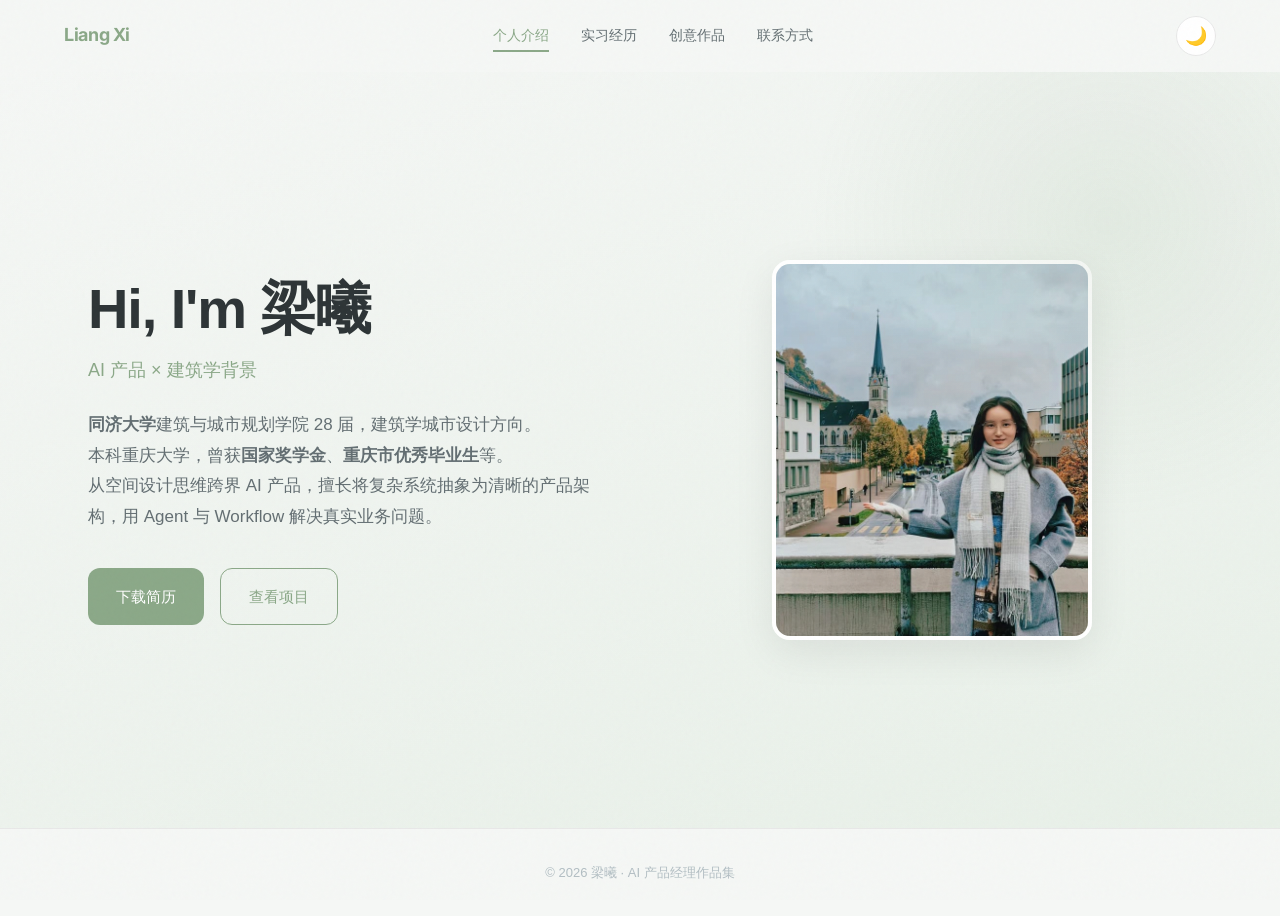
==== commit 4b5e24e7: "压缩图片并优化加载策略 将大图转为 WebP、压缩截图体积，轮播改为按页加载，并预加载首页头像以提升首屏与切换速度。" ====
--- a/index.html
+++ b/index.html
@@ -10,10 +10,10 @@
   <meta property="og:description" content="从空间设计思维跨界 AI 产品，用 Agent 与 Workflow 解决真实业务问题。">
   <meta property="og:type" content="website">
   <meta property="og:image" content="assets/profile.jpg">
-  <link rel="preconnect" href="https://fonts.googleapis.com">
+  <link rel="preload" as="image" href="assets/profile.jpg" fetchpriority="high">
   <link rel="preconnect" href="https://fonts.gstatic.com" crossorigin>
   <link href="https://fonts.googleapis.com/css2?family=Inter:wght@400;600;700&display=swap" rel="stylesheet">
-  <link rel="stylesheet" href="css/style.css">
+  <link rel="stylesheet" href="css/style.css?v=20260710">
   <script type="application/ld+json">
   {
     "@context": "https://schema.org",
@@ -70,7 +70,7 @@
         </div>
         <div class="hero__visual">
           <div class="hero__avatar-wrap">
-            <img src="assets/profile.jpg" alt="梁曦个人照片" class="hero__avatar" width="320" height="380" loading="eager">
+            <img src="assets/profile.jpg" alt="梁曦个人照片" class="hero__avatar" width="320" height="380" loading="eager" fetchpriority="high" decoding="async">
             <div class="hero__avatar-deco"></div>
           </div>
         </div>
@@ -184,7 +184,7 @@
           </div>
         </div>
         <div class="midcircle__banner">
-          <img src="启动页.png" alt="Midcircle 启动页" loading="lazy">
+          <img src="启动页.webp" alt="Midcircle 启动页" loading="lazy" decoding="async">
         </div>
       </div>
 
@@ -224,55 +224,55 @@
           <div class="screenshot-carousel__track">
             <div class="screenshot-carousel__slide">
               <div class="screenshot-item">
-                <img src="assets/midcircle/01-launch.jpg" alt="启动页" loading="lazy">
+                <img data-src="assets/midcircle/01-launch.jpg" alt="启动页" loading="lazy" decoding="async">
                 <p class="screenshot-item__label">启动页</p>
               </div>
               <div class="screenshot-item">
-                <img src="assets/midcircle/02-login.jpg" alt="登录" loading="lazy">
+                <img data-src="assets/midcircle/02-login.jpg" alt="登录" loading="lazy" decoding="async">
                 <p class="screenshot-item__label">登录</p>
               </div>
               <div class="screenshot-item">
-                <img src="assets/midcircle/03-identity.jpg" alt="选择身份" loading="lazy">
+                <img data-src="assets/midcircle/03-identity.jpg" alt="选择身份" loading="lazy" decoding="async">
                 <p class="screenshot-item__label">选择身份</p>
               </div>
               <div class="screenshot-item">
-                <img src="02fe6b6dd03c6137c53c101c5f5b198f.jpg" alt="寻医问道" loading="lazy">
+                <img data-src="02fe6b6dd03c6137c53c101c5f5b198f.jpg" alt="寻医问道" loading="lazy" decoding="async">
                 <p class="screenshot-item__label">寻医问道</p>
               </div>
             </div>
             <div class="screenshot-carousel__slide">
               <div class="screenshot-item">
-                <img src="assets/midcircle/05-create-post.jpg" alt="发布问诊帖" loading="lazy">
+                <img data-src="assets/midcircle/05-create-post.jpg" alt="发布问诊帖" loading="lazy" decoding="async">
                 <p class="screenshot-item__label">发布问诊帖</p>
               </div>
               <div class="screenshot-item">
-                <img src="assets/midcircle/06-post-detail.jpg" alt="帖子详情" loading="lazy">
+                <img data-src="assets/midcircle/06-post-detail.jpg" alt="帖子详情" loading="lazy" decoding="async">
                 <p class="screenshot-item__label">帖子详情</p>
               </div>
               <div class="screenshot-item">
-                <img src="assets/midcircle/07-ai-summary.jpg" alt="AI 汇总" loading="lazy">
+                <img data-src="assets/midcircle/07-ai-summary.jpg" alt="AI 汇总" loading="lazy" decoding="async">
                 <p class="screenshot-item__label">AI 汇总</p>
               </div>
               <div class="screenshot-item">
-                <img src="assets/midcircle/08-health-truth.jpg" alt="健康真相" loading="lazy">
+                <img data-src="assets/midcircle/08-health-truth.jpg" alt="健康真相" loading="lazy" decoding="async">
                 <p class="screenshot-item__label">健康真相</p>
               </div>
             </div>
             <div class="screenshot-carousel__slide">
               <div class="screenshot-item">
-                <img src="assets/midcircle/09-pro-zone.jpg" alt="专业区 Pro" loading="lazy">
+                <img data-src="assets/midcircle/09-pro-zone.jpg" alt="专业区 Pro" loading="lazy" decoding="async">
                 <p class="screenshot-item__label">专业区 Pro</p>
               </div>
               <div class="screenshot-item">
-                <img src="assets/midcircle/10-profile.jpg" alt="我的" loading="lazy">
+                <img data-src="assets/midcircle/10-profile.jpg" alt="我的" loading="lazy" decoding="async">
                 <p class="screenshot-item__label">我的</p>
               </div>
               <div class="screenshot-item">
-                <img src="assets/midcircle/11-my-posts.jpg" alt="我的帖子" loading="lazy">
+                <img data-src="assets/midcircle/11-my-posts.jpg" alt="我的帖子" loading="lazy" decoding="async">
                 <p class="screenshot-item__label">我的帖子</p>
               </div>
               <div class="screenshot-item">
-                <img src="assets/midcircle/12-article.jpg" alt="文章详情" loading="lazy">
+                <img data-src="assets/midcircle/12-article.jpg" alt="文章详情" loading="lazy" decoding="async">
                 <p class="screenshot-item__label">文章详情</p>
               </div>
             </div>
@@ -344,6 +344,6 @@
     <img src="" alt="">
   </div>
 
-  <script src="js/main.js"></script>
+  <script src="js/main.js?v=20260710"></script>
 </body>
 </html>
